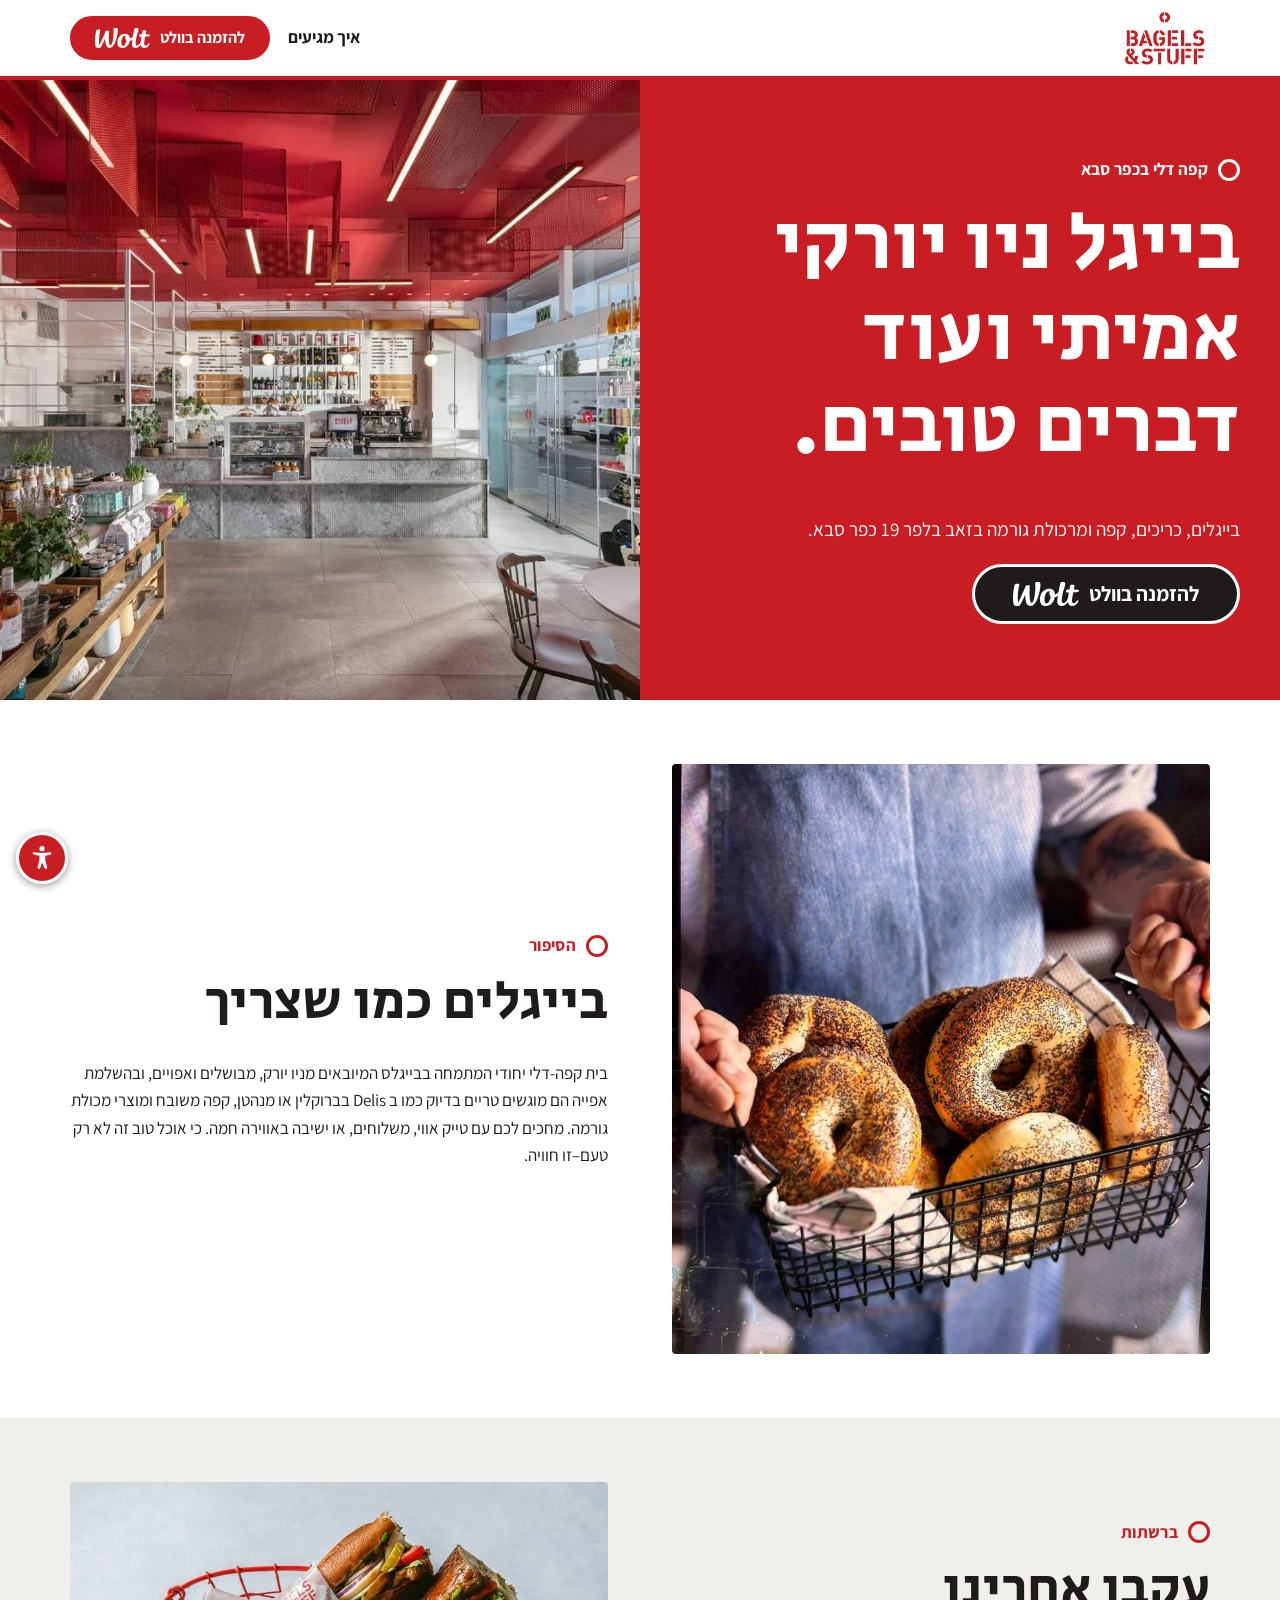
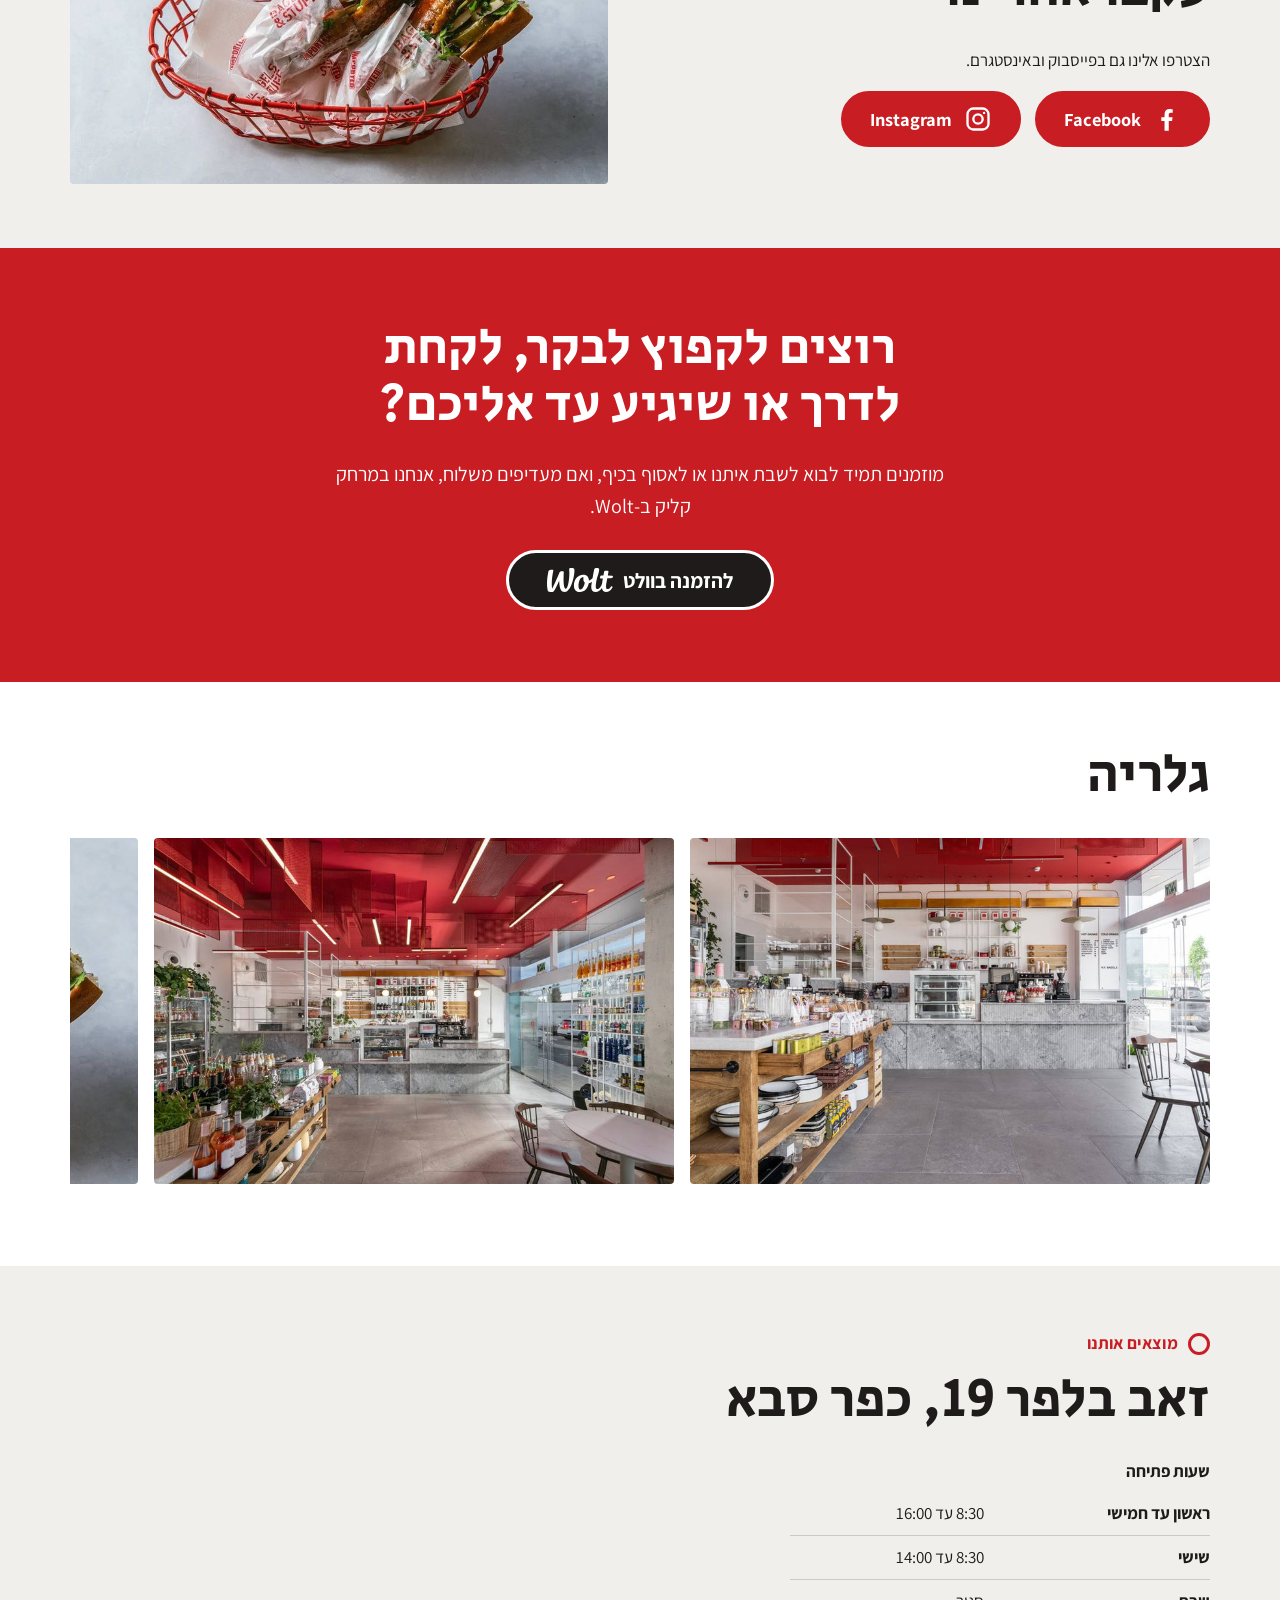
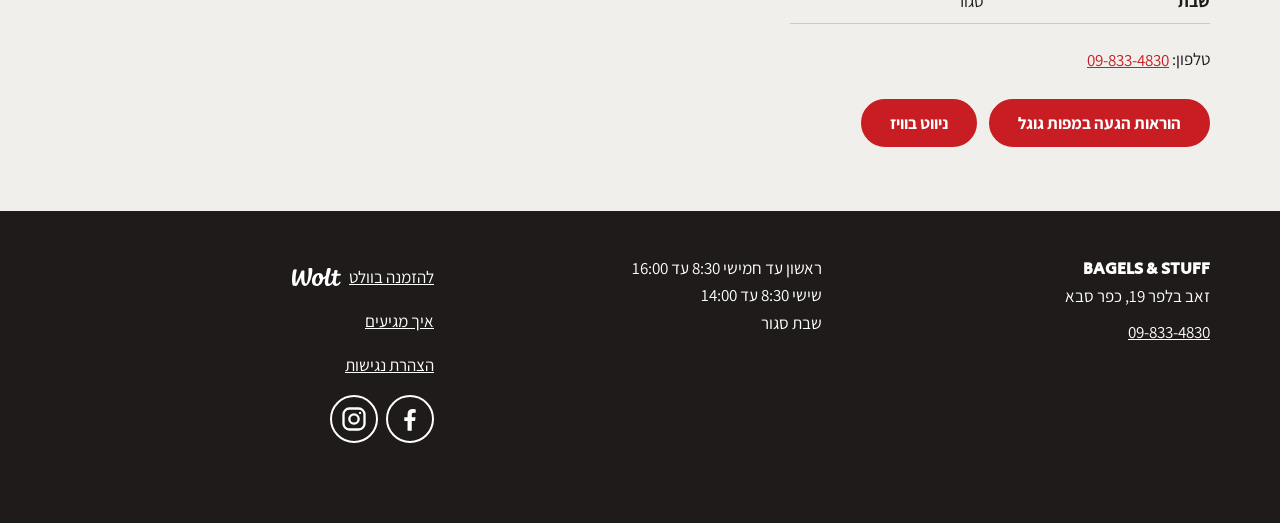
==== index.html @ 7c2fcf0f "Link to homepage as / instead of index.html Co-Authored-By: Claude Sonnet 5.5 <noreply@anthropic.com" ====
<!doctype html>
<html lang="he" dir="rtl">
<head>
  <meta charset="UTF-8" />
  <meta name="viewport" content="width=device-width, initial-scale=1.0" />
  <title>Bagels & Stuff | בייגל ניו-יורקי אמיתי</title>
  <meta name="description" content="בייגלס אנד סטאף: בתי קפה ודלי בכפר סבא עם בייגלים בסגנון ניו יורק, כריכים ומרכולת גורמה. אפשר להזמין בוולט." />
  <link rel="canonical" href="https://bagelsnstuff.com/" />
  <meta property="og:type" content="website" />
  <meta property="og:locale" content="he_IL" />
  <meta property="og:site_name" content="Bagels & Stuff" />
  <meta property="og:title" content="Bagels & Stuff | בייגל ניו-יורקי אמיתי" />
  <meta property="og:description" content="בייגלס אנד סטאף: בתי קפה ודלי בכפר סבא עם בייגלים בסגנון ניו יורק, כריכים ומרכולת גורמה. אפשר להזמין בוולט." />
  <meta property="og:url" content="https://bagelsnstuff.com/" />
  <meta property="og:image" content="https://bagelsnstuff.com/images/social-sandwich.jpg" />
  <meta name="twitter:card" content="summary_large_image" />
  <script type="application/ld+json">
  {
    "@context": "https://schema.org",
    "@type": "Restaurant",
    "name": "Bagels & Stuff",
    "alternateName": "בייגלס אנד סטאף",
    "url": "https://bagelsnstuff.com/",
    "image": ["https://bagelsnstuff.com/images/storefront.jpg", "https://bagelsnstuff.com/images/social-sandwich.jpg"],
    "logo": "https://bagelsnstuff.com/images/logo.jpg",
    "description": "בית קפה-דלי בכפר סבא עם בייגלים בסגנון ניו יורק, כריכים, קפה ומרכולת גורמה.",
    "servesCuisine": ["Bagels", "Sandwiches", "Deli"],
    "telephone": "+972-9-833-4830",
    "address": {
      "@type": "PostalAddress",
      "streetAddress": "זאב בלפר 19",
      "addressLocality": "כפר סבא",
      "addressCountry": "IL"
    },
    "geo": { "@type": "GeoCoordinates", "latitude": 32.186804, "longitude": 34.95209 },
    "openingHoursSpecification": [
      { "@type": "OpeningHoursSpecification", "dayOfWeek": ["Sunday", "Monday", "Tuesday", "Wednesday", "Thursday"], "opens": "08:30", "closes": "16:00" },
      { "@type": "OpeningHoursSpecification", "dayOfWeek": "Friday", "opens": "08:30", "closes": "14:00" }
    ],
    "hasMenu": "https://wolt.com/he/isr/hasharon/restaurant/bagels-stuff",
    "sameAs": [
      "https://www.facebook.com/p/BagelsStuff-61573968780798/",
      "https://www.instagram.com/bagelsandstuff/"
    ]
  }
  </script>
  <link rel="icon" href="images/logo.jpg" />
  <link rel="preconnect" href="https://fonts.googleapis.com" />
  <link rel="preconnect" href="https://fonts.gstatic.com" crossorigin />
  <link href="https://fonts.googleapis.com/css2?family=Assistant:wght@400;700&family=Secular+One&display=swap" rel="stylesheet" />
  <link rel="stylesheet" href="css/style.css" />
</head>
<body>
  <a class="skip" href="#main">דילוג לתוכן</a>
  <header class="site">
    <div class="wrap">
      <a class="logo" href="/"><img src="images/logo.jpg" alt="Bagels & Stuff" width="89" height="60" /></a>
      <nav class="main" aria-label="ניווט ראשי">
        <a class="find-link" href="/#find-us">איך מגיעים</a>
        <a class="btn wolt-btn" href="https://wolt.com/he/isr/hasharon/restaurant/bagels-stuff?srsltid=AYCX9vJbxuy0g0AAinMG0zF_JC5SHI1Tomp0-dw63KKNC0DbMYgT1cc4" target="_blank" rel="noopener noreferrer">להזמנה בוולט<img class="wolt-logo" src="images/wolt-logo.svg" alt="" aria-hidden="true" /><span class="sr"> (נפתח בלשונית חדשה)</span></a>
      </nav>
    </div>
  </header>
  <main id="main">
  <section class="hero" style="padding:0">
    <div class="hero-text"><div class="in">
      <span class="eyebrow">קפה דלי בכפר סבא</span>
      <h1>בייגל ניו יורקי אמיתי ועוד דברים טובים.</h1>
      <p>בייגלים, כריכים, קפה ומרכולת גורמה בזאב בלפר 19 כפר סבא.</p>
      <a class="btn wolt-dark big" href="https://wolt.com/he/isr/hasharon/restaurant/bagels-stuff?srsltid=AYCX9vJbxuy0g0AAinMG0zF_JC5SHI1Tomp0-dw63KKNC0DbMYgT1cc4" target="_blank" rel="noopener noreferrer">להזמנה בוולט<img class="wolt-logo" src="images/wolt-logo.svg" alt="" aria-hidden="true" /><span class="sr"> (נפתח בלשונית חדשה)</span></a>
    </div></div>
    <div class="hero-img"><img src="images/hero-ceiling.jpg" alt="החלל של Bagels & Stuff עם תקרה אדומה מרשת, דלפק אבן אפורה ומדפי מרכולת" width="1100" height="900" fetchpriority="high" /></div>
  </section>

  <section>
    <div class="wrap split">
      <img style="--ar:800/877" src="images/story-apron.jpg" alt="אדם בסינר ג'ינס מחזיק סלסלה עם בייגלים עם פרג" width="800" height="877" loading="lazy" />
      <div>
        <span class="eyebrow" style="color:var(--red)">הסיפור</span>
        <h2>בייגלים כמו שצריך</h2>
        <p>בית קפה-דלי יחודי המתמחה בבייגלס המיובאים מניו יורק, מבושלים ואפויים, ובהשלמת אפייה הם מוגשים טריים בדיוק כמו ב Delis בברוקלין או מנהטן, קפה משובח ומוצרי מכולת גורמה. מחכים לכם עם טייק אווי, משלוחים, או ישיבה באווירה חמה. כי אוכל טוב זה לא רק טעם–זו חוויה.</p>
      </div>
    </div>
  </section>

  <section class="stone">
    <div class="wrap split">
      <div>
        <span class="eyebrow" style="color:var(--red)">ברשתות</span>
        <h2>עקבו אחרינו</h2>
        <p>הצטרפו אלינו גם בפייסבוק ובאינסטגרם.</p>
        <div class="social-cards">
          <a class="social-card" href="https://www.facebook.com/p/BagelsStuff-61573968780798/" target="_blank" rel="noopener noreferrer"><svg viewBox="0 0 24 24" width="28" height="28" fill="currentColor" aria-hidden="true" focusable="false"><path d="M13.5 22v-8.2h2.8l.5-3.3h-3.3V8.4c0-.9.4-1.7 1.8-1.7h1.6V3.8S15.6 3.5 14.3 3.5c-2.7 0-4.4 1.6-4.4 4.5v2.5H7.1v3.3h2.8V22z"/></svg><span>Facebook</span><span class="sr"> של Bagels & Stuff (נפתח בלשונית חדשה)</span></a>
          <a class="social-card" href="https://www.instagram.com/bagelsandstuff/" target="_blank" rel="noopener noreferrer"><svg viewBox="0 0 24 24" width="28" height="28" fill="none" stroke="currentColor" stroke-width="2" aria-hidden="true" focusable="false"><rect x="3" y="3" width="18" height="18" rx="5"/><circle cx="12" cy="12" r="4"/><circle cx="17.2" cy="6.8" r="1" fill="currentColor" stroke="none"/></svg><span>Instagram</span><span class="sr"> של Bagels & Stuff (נפתח בלשונית חדשה)</span></a>
        </div>
      </div>
      <img style="--ar:900/506" src="images/social-sandwich.jpg" alt="כריך בסלסלת תיל אדומה, עטוף בנייר עם הלוגו של Bagels & Stuff" width="900" height="506" loading="lazy" />
    </div>
  </section>

  <section class="red order" aria-labelledby="order-h">
    <div class="wrap">
      <h2 id="order-h">רוצים לקפוץ לבקר, לקחת לדרך או שיגיע עד אליכם?</h2>
      <p>מוזמנים תמיד לבוא לשבת איתנו או לאסוף בכיף, ואם מעדיפים משלוח, אנחנו במרחק קליק ב-Wolt.</p>
      <a class="btn wolt-dark big" href="https://wolt.com/he/isr/hasharon/restaurant/bagels-stuff?srsltid=AYCX9vJbxuy0g0AAinMG0zF_JC5SHI1Tomp0-dw63KKNC0DbMYgT1cc4" target="_blank" rel="noopener noreferrer">להזמנה בוולט<img class="wolt-logo" src="images/wolt-logo.svg" alt="" aria-hidden="true" /><span class="sr"> (נפתח בלשונית חדשה)</span></a>
    </div>
  </section>

  <section>
    <div class="wrap">
      <h2>גלריה</h2>
      <div class="gallery" role="region" aria-label="גלריית תמונות, אפשר לגלול הצידה" tabindex="0">
        <figure><img src="images/gallery-shop.jpg" alt="הדלפק, מדף העץ עם מוצרי מרכולת ותקרה אדומה" width="800" height="540" loading="lazy" /></figure>
        <figure><img src="images/gallery-ceiling.jpg" alt="רחבת הישיבה מול דלפק האבן, תחת תקרת רשת אדומה" width="800" height="540" loading="lazy" /></figure>
        <figure><img src="images/gallery-sandwich.jpg" alt="שני כריכים בסלסלה אדומה" width="800" height="540" loading="lazy" /></figure>
        <figure><img src="images/gallery-apron.jpg" alt="סלסלת בייגלים עם פרג" width="800" height="540" loading="lazy" /></figure>
      </div>
    </div>
  </section>

  <section class="stone" id="find-us" aria-labelledby="find-us-h">
    <div class="wrap info">
      <div>
        <span class="eyebrow" style="color:var(--red)">מוצאים אותנו</span>
        <h2 id="find-us-h" tabindex="-1">זאב בלפר 19, כפר סבא</h2>
        <table class="hours"><caption style="text-align:start;font-weight:700;padding-bottom:6px">שעות פתיחה</caption>
        <tbody>
        <tr><th scope="row">ראשון עד חמישי</th><td>8:30 עד 16:00</td></tr>
        <tr><th scope="row">שישי</th><td>8:30 עד 14:00</td></tr>
        <tr><th scope="row">שבת</th><td>סגור</td></tr></tbody></table>
        <p style="margin-top:14px">טלפון: <a href="tel:+97298334830" dir="ltr">09-833-4830</a></p>
        <div class="btn-row">
          <a class="btn" href="https://maps.app.goo.gl/VRHsjM7MZa8qWtAw6" target="_blank" rel="noopener noreferrer">הוראות הגעה במפות גוגל <span class="sr">(נפתח בלשונית חדשה)</span></a>
          <a class="btn" href="https://waze.com/ul?ll=32.186804%2C34.95209&navigate=yes" target="_blank" rel="noopener noreferrer">ניווט בוויז <span class="sr">(נפתח בלשונית חדשה)</span></a>
        </div>
      </div>
      <iframe tabindex="-1" class="map" title="מפת Google: Bagels & Stuff, זאב בלפר 19, כפר סבא" src="https://www.google.com/maps?q=Bagels%20%26%20Stuff%2C%20%D7%96%D7%90%D7%91%20%D7%91%D7%9C%D7%A4%D7%A8%2019%2C%20%D7%9B%D7%A4%D7%A8%20%D7%A1%D7%91%D7%90&hl=he&z=17&output=embed" loading="lazy" referrerpolicy="no-referrer-when-downgrade"></iframe>
    </div>
  </section>
  </main>
  <footer class="site">
    <div class="wrap cols">
      <div><strong style="font-family:'Secular One'">BAGELS &amp; STUFF</strong><br/>זאב בלפר 19, כפר סבא<br/><a href="tel:+97298334830" dir="ltr">09-833-4830</a></div>
      <div>ראשון עד חמישי 8:30 עד 16:00<br/>שישי 8:30 עד 14:00<br/>שבת סגור</div>
      <div><a href="https://wolt.com/he/isr/hasharon/restaurant/bagels-stuff?srsltid=AYCX9vJbxuy0g0AAinMG0zF_JC5SHI1Tomp0-dw63KKNC0DbMYgT1cc4" target="_blank" rel="noopener noreferrer">להזמנה בוולט<img class="wolt-logo" src="images/wolt-logo.svg" alt="" aria-hidden="true" /><span class="sr"> (נפתח בלשונית חדשה)</span></a><br/><a href="#find-us">איך מגיעים</a><br/><a href="accessibility.html">הצהרת נגישות</a>
        <div class="social-links"><a href="https://www.facebook.com/p/BagelsStuff-61573968780798/" target="_blank" rel="noopener noreferrer" aria-label="פייסבוק של Bagels & Stuff (נפתח בלשונית חדשה)"><svg viewBox="0 0 24 24" width="28" height="28" fill="currentColor" aria-hidden="true" focusable="false"><path d="M13.5 22v-8.2h2.8l.5-3.3h-3.3V8.4c0-.9.4-1.7 1.8-1.7h1.6V3.8S15.6 3.5 14.3 3.5c-2.7 0-4.4 1.6-4.4 4.5v2.5H7.1v3.3h2.8V22z"/></svg></a><a href="https://www.instagram.com/bagelsandstuff/" target="_blank" rel="noopener noreferrer" aria-label="אינסטגרם של Bagels & Stuff (נפתח בלשונית חדשה)"><svg viewBox="0 0 24 24" width="28" height="28" fill="none" stroke="currentColor" stroke-width="2" aria-hidden="true" focusable="false"><rect x="3" y="3" width="18" height="18" rx="5"/><circle cx="12" cy="12" r="4"/><circle cx="17.2" cy="6.8" r="1" fill="currentColor" stroke="none"/></svg></a></div></div>
    </div>
  </footer>
<div id="a11y-root">
  <button id="a11y-btn" type="button" aria-expanded="false" aria-controls="a11y-panel" aria-label="תפריט נגישות">
    <svg viewBox="0 0 24 24" aria-hidden="true" focusable="false"><circle cx="12" cy="4" r="2.2"/><path d="M4 8.2c0-.7.6-1.2 1.2-1.1 2.2.4 4.4.6 6.8.6s4.6-.2 6.8-.6c.7-.1 1.2.4 1.2 1.1 0 .6-.4 1-1 1.1l-4.2.8v3.6l1.6 6.1c.2.7-.2 1.4-.9 1.5-.6.2-1.3-.2-1.5-.9L12 15.8l-1.4 4.6c-.2.7-.9 1.1-1.5.9-.7-.1-1.1-.8-.9-1.5l1.6-6.1V10l-4.2-.8c-.6-.1-1.1-.5-1.1-1z"/></svg>
  </button>
  <div id="a11y-panel" role="dialog" aria-labelledby="a11y-title" hidden>
    <h2 id="a11y-title">תפריט נגישות</h2>
    <div class="row2">
      <button type="button" class="opt" data-act="inc">הגדלת טקסט</button>
      <button type="button" class="opt" data-act="dec">הקטנת טקסט</button>
    </div>
    <div class="grid" style="margin-top:8px">
      <button type="button" class="opt" data-tog="contrast" aria-pressed="false">ניגודיות גבוהה</button>
      <button type="button" class="opt" data-tog="gray" aria-pressed="false">גווני אפור</button>
      <button type="button" class="opt" data-tog="light" aria-pressed="false">רקע בהיר</button>
      <button type="button" class="opt" data-tog="links" aria-pressed="false">הדגשת קישורים</button>
      <button type="button" class="opt" data-tog="font" aria-pressed="false">גופן קריא</button>
      <button type="button" class="opt" data-tog="still" aria-pressed="false">עצירת אנימציות</button>
      <button type="button" class="opt" data-tog="cursor" aria-pressed="false">סמן גדול</button>
    </div>
    <button type="button" class="opt reset" data-act="reset">איפוס כל ההגדרות</button>
    <a href="accessibility.html">הצהרת נגישות</a>
    <p id="a11y-status" role="status" aria-live="polite"></p>
  </div>
</div>
  <script src="js/main.js"></script>
</body>
</html>
---- css/style.css ----
:root{--red:#C81D23;--ink:#1E1B1A;--stone:#F1EFEC;--wood:#8A5A2B;--brass:#9A6B00;--max:1180px}
*{box-sizing:border-box}
html{scroll-behavior:smooth}
body{margin:0;font-family:'Assistant',Arial,sans-serif;font-size:17px;line-height:1.6;color:var(--ink);background:#fff}
h1,h2,h3{font-family:'Secular One','Assistant',sans-serif;font-weight:400;line-height:1.1;margin:0 0 .5em}
h1{font-size:clamp(2.6rem,9vw,5.2rem)}
h2{font-size:clamp(2rem,6vw,3.4rem)}
h3{font-size:1.4rem}
p{margin:0 0 1em}
img{max-width:100%;display:block}
a{color:var(--red)}
a:focus-visible,button:focus-visible{outline:3px solid var(--ink);outline-offset:3px;box-shadow:0 0 0 6px #fff}
.red a:focus-visible,.hero-text a:focus-visible{outline-color:#fff;box-shadow:0 0 0 6px var(--ink)}
.skip{position:absolute;inset-inline-start:8px;top:-60px;background:var(--ink);color:#fff;padding:12px 18px;z-index:100;border-radius:6px}
.skip:focus{top:8px}
.wrap{max-width:var(--max);margin:0 auto;padding:0 20px}
header.site{background:#fff;border-bottom:4px solid var(--red);position:sticky;top:0;z-index:50}
header.site .wrap{display:flex;align-items:center;gap:14px;min-height:76px;flex-wrap:wrap;padding-block:6px}
.logo{display:block;line-height:0}
.logo img{height:60px;width:auto}
nav.main{display:flex;gap:6px;margin-inline-start:auto;align-items:center}
nav.main a{min-height:44px;display:inline-flex;align-items:center;padding:0 12px;text-decoration:none;color:var(--ink);font-weight:700}
nav.main a:hover{color:var(--red);text-decoration:underline}
.btn{display:inline-flex;align-items:center;justify-content:center;min-height:48px;padding:0 26px;border-radius:999px;background:var(--red);color:#fff;font-weight:700;font-size:1.05rem;text-decoration:none;border:3px solid var(--red);transition:background .2s,color .2s}
.btn:hover{background:#fff;color:var(--red)}
.btn.light{background:#fff;color:var(--red);border-color:#fff}
.btn.light:hover{background:var(--ink);color:#fff;border-color:var(--ink)}
.btn.big{min-height:60px;font-size:1.3rem;padding:0 38px}
.hero{display:grid;grid-template-columns:1fr}
.hero-text{background:var(--red);color:#fff;padding:48px 20px 56px;display:flex;flex-direction:column;justify-content:center}
.hero-text .in{max-width:560px;margin-inline:auto}
.hero-text p{font-size:1.2rem}
.hero-img{min-height:280px}
.hero-img img{width:100%;height:100%;object-fit:cover;min-height:280px}
@media(min-width:900px){.hero{grid-template-columns:1fr 1fr;min-height:620px}.hero-text{padding:60px 40px 60px 60px}}
.eyebrow{display:inline-flex;align-items:center;gap:10px;font-weight:700;letter-spacing:.02em;margin-bottom:14px}
.eyebrow::before{content:"";width:16px;height:16px;border-radius:50%;background:currentColor;box-shadow:inset 0 0 0 4px transparent;border:3px solid currentColor;background:transparent}
section{padding:64px 0}
.split{display:grid;gap:36px;align-items:center}
@media(min-width:900px){.split{grid-template-columns:1fr 1fr;gap:64px}}
.split img{width:100%;border-radius:4px}
.stone{background:var(--stone)}
.red{background:var(--red);color:#fff}
.red a{color:#fff}
.cats{list-style:none;padding:0;margin:20px 0 28px;display:flex;flex-wrap:wrap;gap:10px}
.cats li{background:#fff;border:3px solid var(--ink);border-radius:999px;padding:6px 18px;font-weight:700}
.order{text-align:center;padding:72px 0}
.order h2{font-size:clamp(1.9rem,6.2vw,3.2rem);max-width:760px;margin-inline:auto;text-wrap:balance;overflow-wrap:anywhere}
.order p{font-size:1.25rem;max-width:620px;margin-inline:auto 0;margin:0 auto 28px}
.gallery{display:flex;gap:16px;overflow-x:auto;scroll-snap-type:x mandatory;padding:4px 0 18px}
.gallery figure{margin:0;flex:0 0 min(86%,520px);scroll-snap-align:start}
.gallery img{width:100%;height:340px;object-fit:cover;border-radius:4px}

.info{display:grid;gap:28px}
@media(min-width:900px){.info{grid-template-columns:1fr 1.2fr;gap:56px}}
table.hours{border-collapse:collapse;width:100%;max-width:420px}
table.hours th,table.hours td{text-align:start;padding:8px 0;border-bottom:1px solid #cfc9c2}
.map{width:100%;height:380px;border:0;border-radius:4px;background:var(--stone)}
.small-img{max-width:260px;margin-top:20px}
footer.site{background:var(--ink);color:#fff;padding:44px 0 80px}
footer.site a{color:#fff;display:inline-flex;min-height:44px;align-items:center}
footer.site .cols{display:grid;gap:24px}
@media(min-width:800px){footer.site .cols{grid-template-columns:repeat(3,1fr)}}
.text-page{max-width:760px}
.text-page h2{font-size:1.9rem;margin-top:1.6em}
.back-link{display:inline-flex;align-items:center;gap:8px;min-height:44px;font-weight:700}
.back-link span{font-size:1.2em}
.todo{background:#FFF3C4;border:2px dashed var(--brass);padding:2px 8px;border-radius:4px}
@media(prefers-reduced-motion:reduce){*{transition:none!important;scroll-behavior:auto!important}}

.sr{position:absolute;width:1px;height:1px;overflow:hidden;clip:rect(0 0 0 0);white-space:nowrap}
body{overflow-x:hidden}
nav.main a.btn{color:#fff;padding:0 22px}
nav.main a.btn:hover{color:var(--red);text-decoration:none}
.skip{inset-inline-start:auto;right:8px}
a[href^="tel:"]{display:inline-flex;align-items:center;min-height:44px}
.todo{background:#fff;color:var(--ink);border:2px dashed var(--ink)}
.btn{position:relative}

.split img{height:auto;aspect-ratio:var(--ar,auto)}
.split img{object-fit:cover}
.hero-img img{height:100%}
.gallery img{height:auto;aspect-ratio:3/2;min-height:0}
.gallery figure{min-width:0}
.social-cards{display:flex;flex-wrap:wrap;gap:14px;margin-top:12px}
.social-card{display:inline-flex;align-items:center;gap:12px;min-height:56px;padding:0 26px;border-radius:999px;background:var(--red);color:#fff;font-weight:700;font-size:1.15rem;text-decoration:none;border:3px solid var(--red)}
.social-card:hover{background:#fff;color:var(--red)}
.social-links{display:flex;gap:8px;margin-top:8px}
footer.site .social-links a{width:48px;height:48px;justify-content:center;border:2px solid #fff;border-radius:50%}
footer.site .social-links a:hover{background:#fff;color:var(--ink)}
nav.main a.btn{white-space:nowrap;font-size:1rem}
@media(max-width:480px){nav.main a.btn{padding:0 12px}}
.wolt-logo{height:20px;width:auto;margin-inline-start:10px;flex:none;display:inline-block;vertical-align:middle}
.btn.big .wolt-logo{height:24px}
footer .wolt-logo{height:18px;margin-inline-start:8px}
.btn.wolt-btn:hover{background:var(--ink);border-color:var(--ink);color:#fff}
nav.main a.btn.wolt-btn:hover{color:#fff}
.btn.wolt-dark{background:var(--ink);color:#fff;border-color:#fff}
.btn.wolt-dark:hover{background:#000;color:#fff;border-color:#fff}
.btn-row{display:flex;flex-wrap:wrap;gap:12px;margin-top:6px}

#find-us{scroll-margin-top:90px}
header.site .wrap{flex-wrap:nowrap}
@media(max-width:480px){nav.main a.find-link{padding:0 6px;font-size:.9rem}nav.main a.wolt-btn{padding:0 10px;font-size:.9rem}.logo img{height:52px}header.site .wrap{gap:6px}}
#find-us-h:focus{outline:none}
#find-us-h:focus-visible{outline:3px solid var(--ink);outline-offset:4px}
nav.main a.find-link{white-space:nowrap}

/* Accessibility toolbar */
#a11y-root{position:fixed;left:16px;bottom:16px;z-index:90;font-family:'Assistant',Arial,sans-serif;font-size:16px;line-height:1.4;direction:rtl;text-align:right}
#a11y-btn{width:52px;height:52px;min-width:44px;min-height:44px;border-radius:50%;border:3px solid #fff;background:#C81D23;color:#fff;display:flex;align-items:center;justify-content:center;cursor:pointer;padding:0;box-shadow:0 2px 8px rgba(0,0,0,.4)}
#a11y-btn svg{width:28px;height:28px;fill:#fff}
#a11y-btn:focus-visible,#a11y-panel button:focus-visible,#a11y-panel a:focus-visible{outline:3px solid #1E1B1A;outline-offset:2px;box-shadow:0 0 0 6px #fff}
#a11y-panel{position:absolute;left:0;bottom:64px;width:min(320px,calc(100vw - 32px));max-height:calc(100vh - 110px);overflow:auto;background:#fff;color:#1E1B1A;border:3px solid #1E1B1A;border-radius:10px;padding:14px;box-shadow:0 4px 16px rgba(0,0,0,.4)}
#a11y-panel[hidden]{display:none}
#a11y-panel h2{font-family:'Assistant',Arial,sans-serif;font-size:1.2rem;font-weight:700;margin:0 0 10px;line-height:1.2}
#a11y-panel .grid{display:grid;grid-template-columns:1fr 1fr;gap:8px}
#a11y-panel button.opt{min-height:44px;padding:6px 8px;border:2px solid #1E1B1A;border-radius:8px;background:#fff;color:#1E1B1A;font:700 .95rem 'Assistant',Arial,sans-serif;cursor:pointer}
#a11y-panel button.opt[aria-pressed="true"]{background:#1E1B1A;color:#fff}
#a11y-panel .row2{display:flex;gap:8px;margin-top:8px}
#a11y-panel .row2 button{flex:1}
#a11y-panel .reset{background:#C81D23!important;color:#fff!important;border-color:#C81D23!important;width:100%;margin-top:10px}
#a11y-panel a{display:inline-flex;min-height:44px;align-items:center;margin-top:6px;color:#C81D23;font-weight:700}
#a11y-status{margin:8px 0 0;font-size:.9rem}
html.a11y-contrast body *:not(#a11y-root):not(#a11y-root *){background-color:#000!important;color:#fff!important;border-color:#fff!important;background-image:none!important}
html.a11y-contrast body a:not(#a11y-root *){color:#ff0!important}
html.a11y-contrast body{background:#000!important}
html.a11y-light body,html.a11y-light body *:not(#a11y-root):not(#a11y-root *):not(img){background-color:#fff!important;background-image:none!important;color:#000!important;border-color:#000!important}
html.a11y-light body a:not(#a11y-root *){color:#00008b!important}
html.a11y-gray{filter:grayscale(1)}
html.a11y-links body a:not(#a11y-root *){background:#ff0!important;color:#000!important;text-decoration:underline!important;outline:2px solid #000}
html.a11y-font body *:not(#a11y-root):not(#a11y-root *){font-family:Arial,Helvetica,'Assistant',sans-serif!important}
html.a11y-still *,html.a11y-still *::before,html.a11y-still *::after{animation:none!important;transition:none!important;scroll-behavior:auto!important}
html.a11y-cursor,html.a11y-cursor *{cursor:url("data:image/svg+xml;utf8,<svg xmlns='http://www.w3.org/2000/svg' width='48' height='48'><path d='M4 2 L4 38 L14 29 L21 44 L28 41 L21 27 L35 27 Z' fill='black' stroke='white' stroke-width='3'/></svg>") 4 2,auto!important}
@media(prefers-reduced-motion:reduce){#a11y-btn{transition:none}}
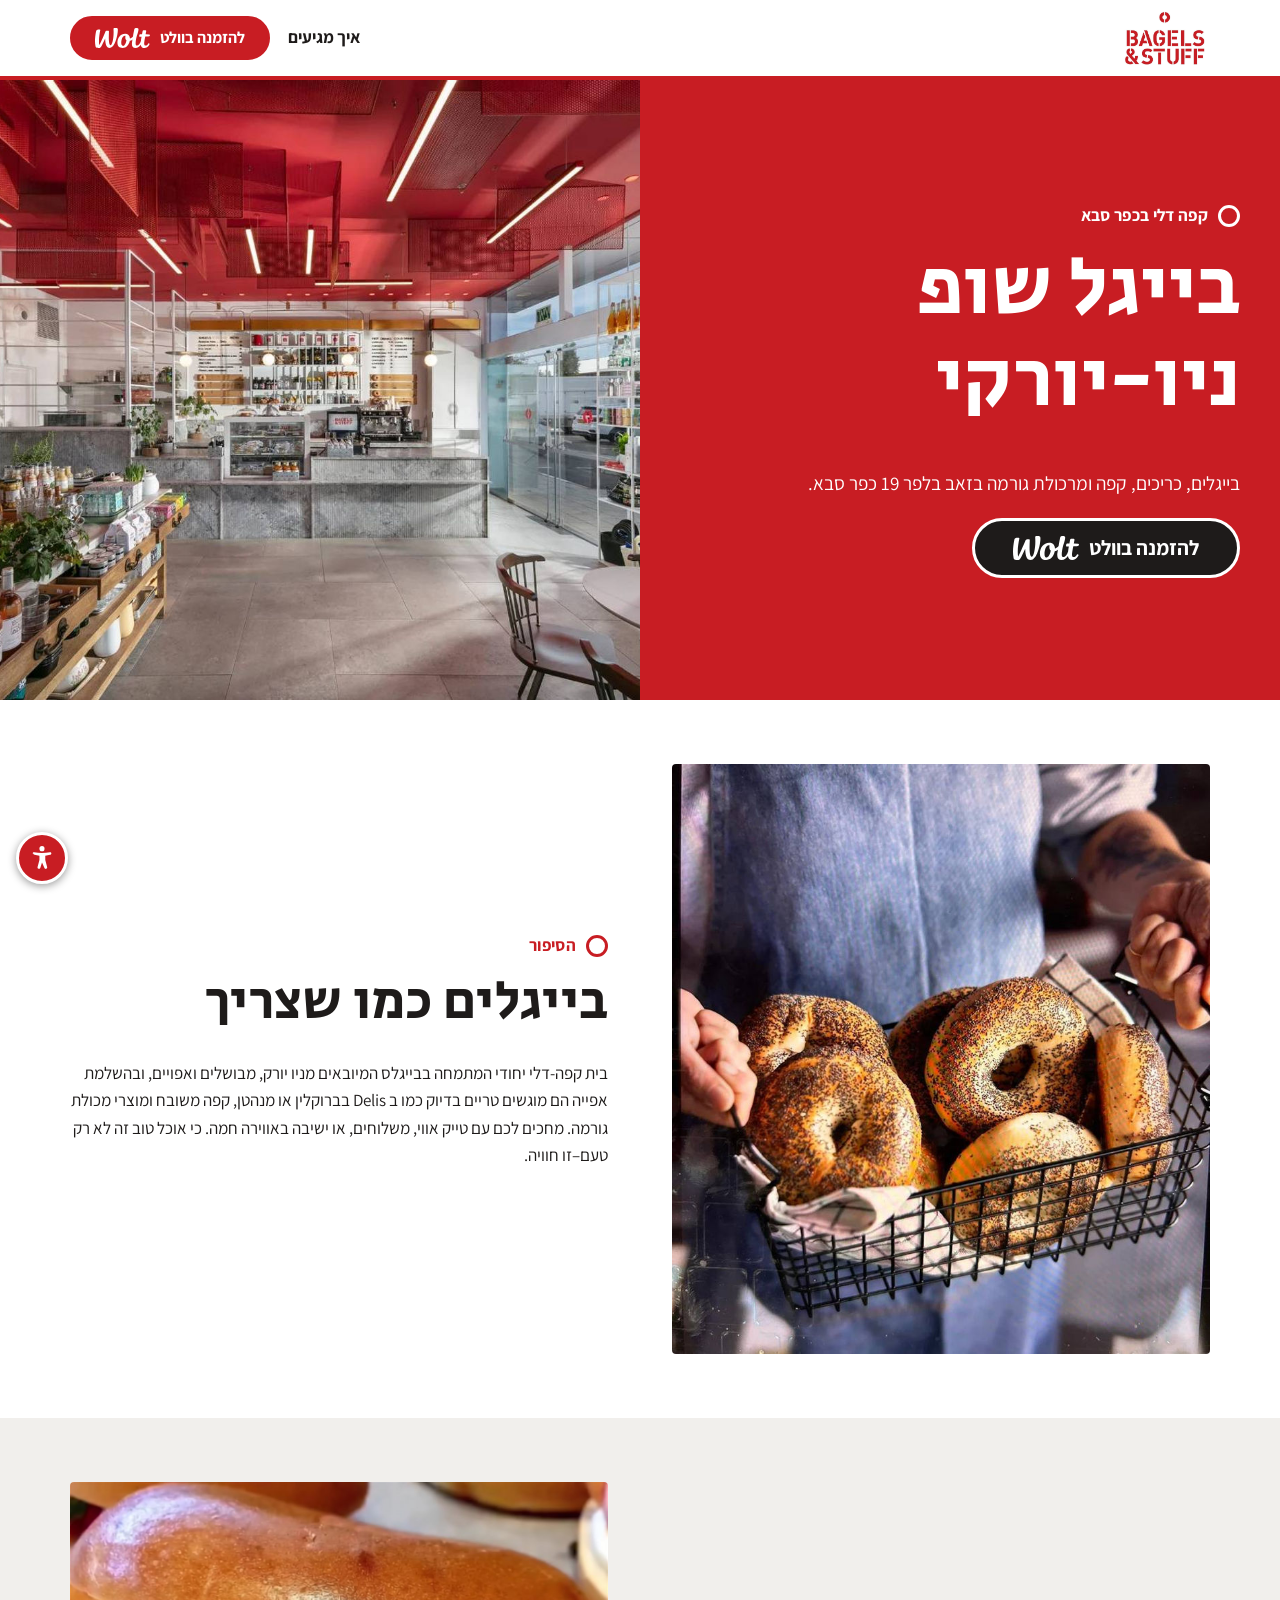
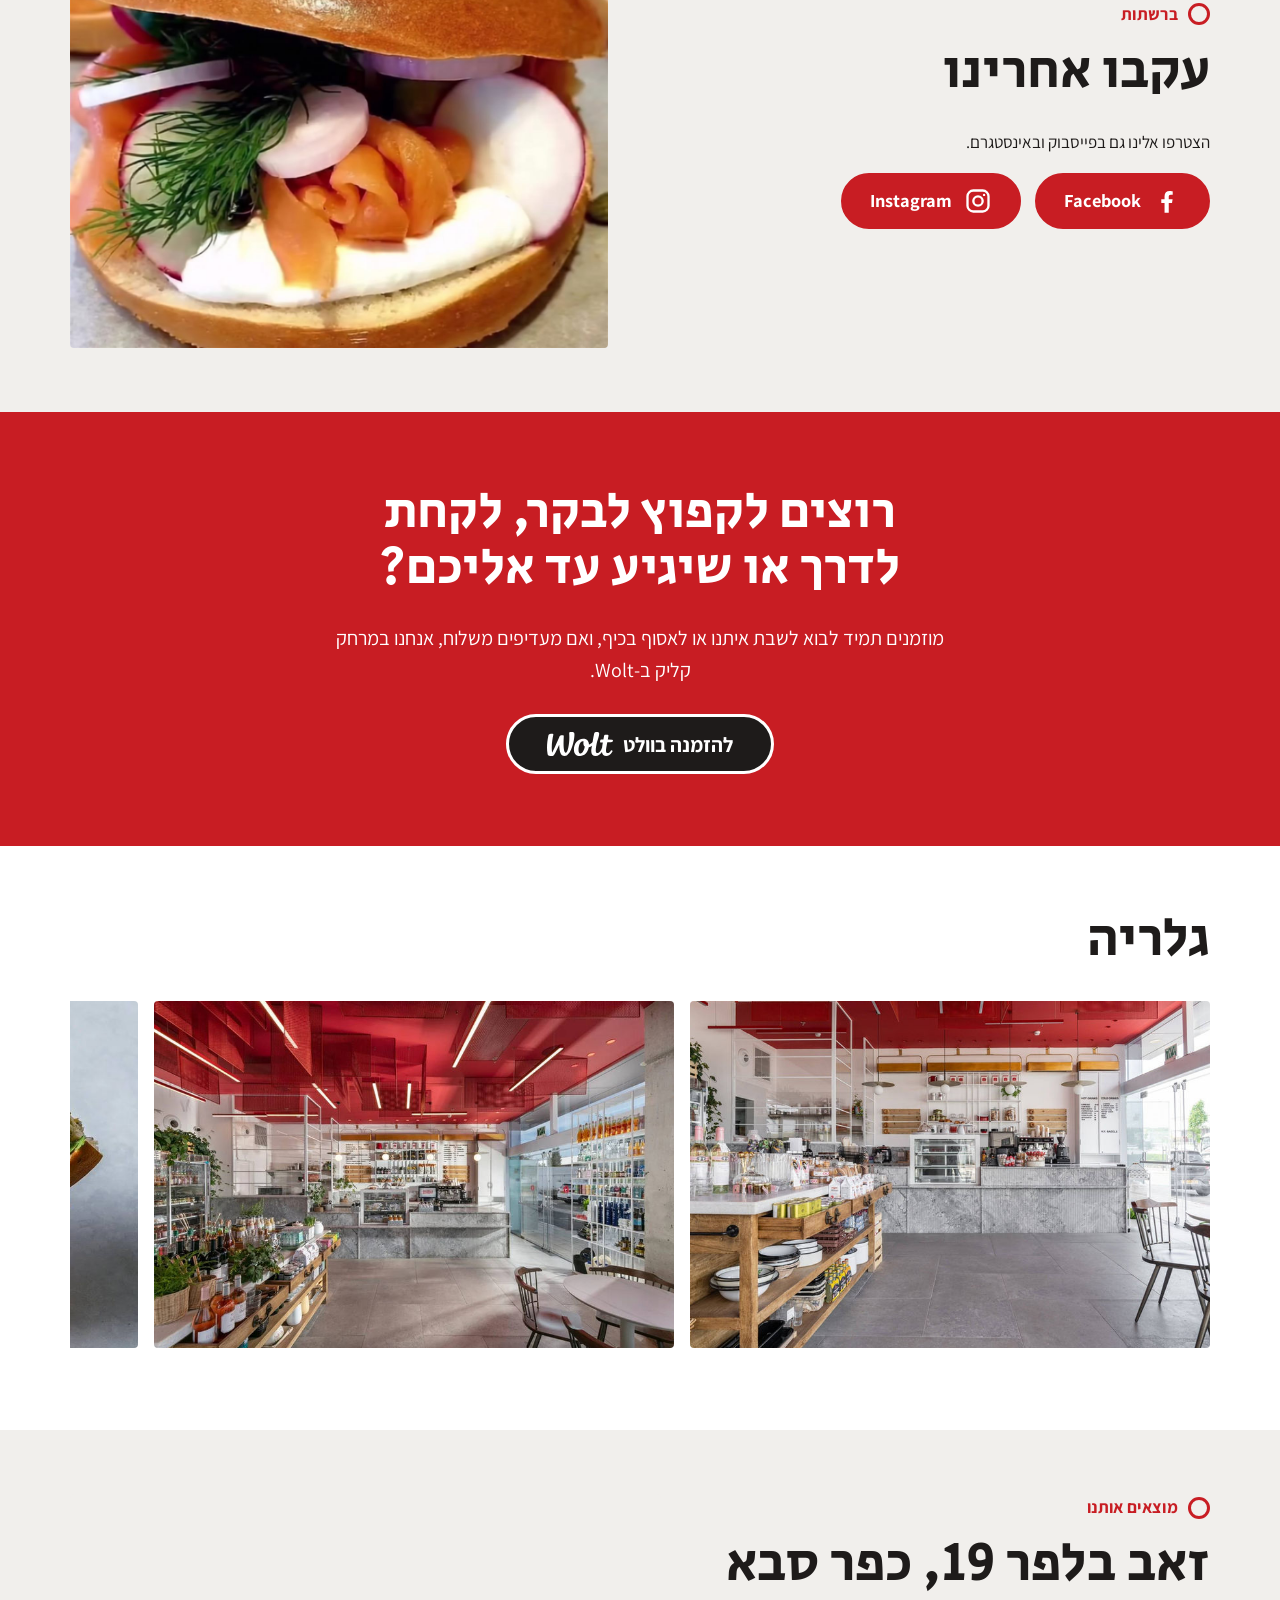
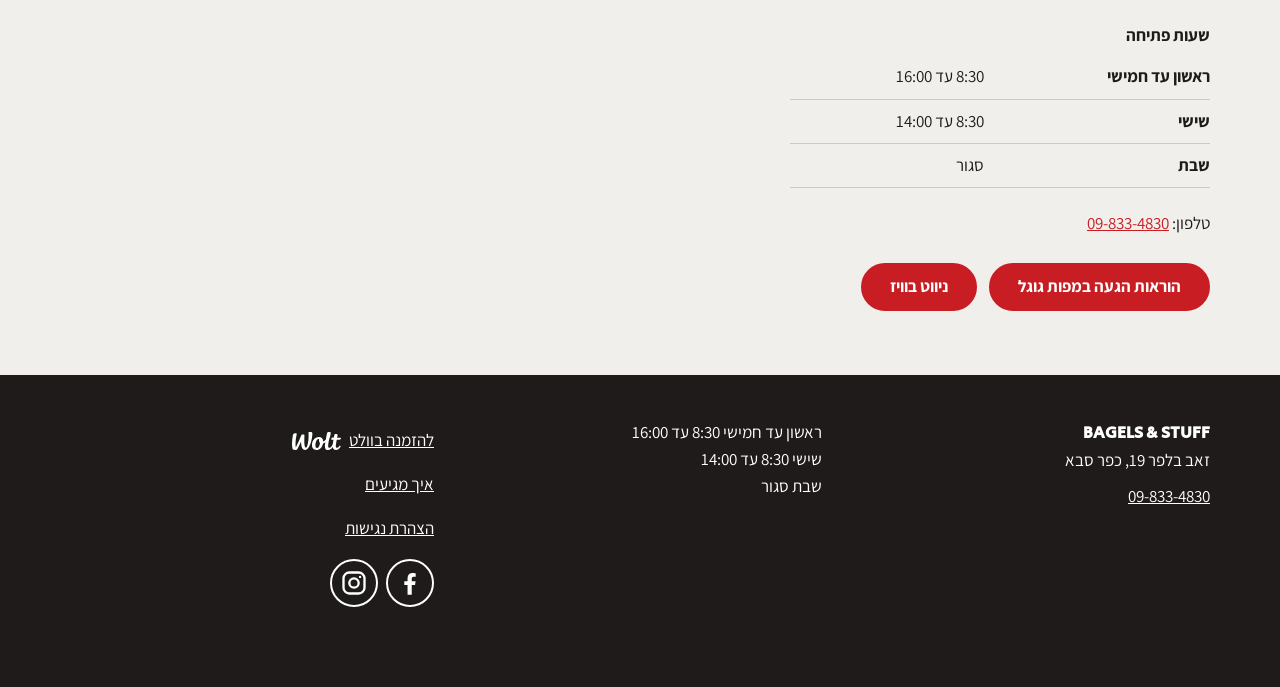
==== commit a888208e: "Update hero heading and replace social section image Co-Authored-By: Claude Sonnet 5.5 <noreply@anth" ====
--- a/index.html
+++ b/index.html
@@ -3,13 +3,13 @@
 <head>
   <meta charset="UTF-8" />
   <meta name="viewport" content="width=device-width, initial-scale=1.0" />
-  <title>Bagels & Stuff | בייגל ניו-יורקי אמיתי</title>
+  <title>בייגלס אנד סטאף | Bagels & Stuff | בייגל ניו-יורקי אמיתי</title>
   <meta name="description" content="בייגלס אנד סטאף: בתי קפה ודלי בכפר סבא עם בייגלים בסגנון ניו יורק, כריכים ומרכולת גורמה. אפשר להזמין בוולט." />
   <link rel="canonical" href="https://bagelsnstuff.com/" />
   <meta property="og:type" content="website" />
   <meta property="og:locale" content="he_IL" />
   <meta property="og:site_name" content="Bagels & Stuff" />
-  <meta property="og:title" content="Bagels & Stuff | בייגל ניו-יורקי אמיתי" />
+  <meta property="og:title" content="בייגלס אנד סטאף | Bagels & Stuff | בייגל ניו-יורקי אמיתי" />
   <meta property="og:description" content="בייגלס אנד סטאף: בתי קפה ודלי בכפר סבא עם בייגלים בסגנון ניו יורק, כריכים ומרכולת גורמה. אפשר להזמין בוולט." />
   <meta property="og:url" content="https://bagelsnstuff.com/" />
   <meta property="og:image" content="https://bagelsnstuff.com/images/social-sandwich.jpg" />
@@ -65,7 +65,7 @@
   <section class="hero" style="padding:0">
     <div class="hero-text"><div class="in">
       <span class="eyebrow">קפה דלי בכפר סבא</span>
-      <h1>בייגל ניו יורקי אמיתי ועוד דברים טובים.</h1>
+      <h1>בייגל שופ ניו-יורקי</h1>
       <p>בייגלים, כריכים, קפה ומרכולת גורמה בזאב בלפר 19 כפר סבא.</p>
       <a class="btn wolt-dark big" href="https://wolt.com/he/isr/hasharon/restaurant/bagels-stuff?srsltid=AYCX9vJbxuy0g0AAinMG0zF_JC5SHI1Tomp0-dw63KKNC0DbMYgT1cc4" target="_blank" rel="noopener noreferrer">להזמנה בוולט<img class="wolt-logo" src="images/wolt-logo.svg" alt="" aria-hidden="true" /><span class="sr"> (נפתח בלשונית חדשה)</span></a>
     </div></div>
@@ -94,7 +94,7 @@
           <a class="social-card" href="https://www.instagram.com/bagelsandstuff/" target="_blank" rel="noopener noreferrer"><svg viewBox="0 0 24 24" width="28" height="28" fill="none" stroke="currentColor" stroke-width="2" aria-hidden="true" focusable="false"><rect x="3" y="3" width="18" height="18" rx="5"/><circle cx="12" cy="12" r="4"/><circle cx="17.2" cy="6.8" r="1" fill="currentColor" stroke="none"/></svg><span>Instagram</span><span class="sr"> של Bagels & Stuff (נפתח בלשונית חדשה)</span></a>
         </div>
       </div>
-      <img style="--ar:900/506" src="images/social-sandwich.jpg" alt="כריך בסלסלת תיל אדומה, עטוף בנייר עם הלוגו של Bagels & Stuff" width="900" height="506" loading="lazy" />
+      <img style="--ar:1200/1040" src="images/social-salmon-bagel.jpg" alt="בייגל עם גבינת שמנת, סלמון מעושן, צנונית, בצל סגול ושמיר" width="1200" height="1040" loading="lazy" />
     </div>
   </section>
 
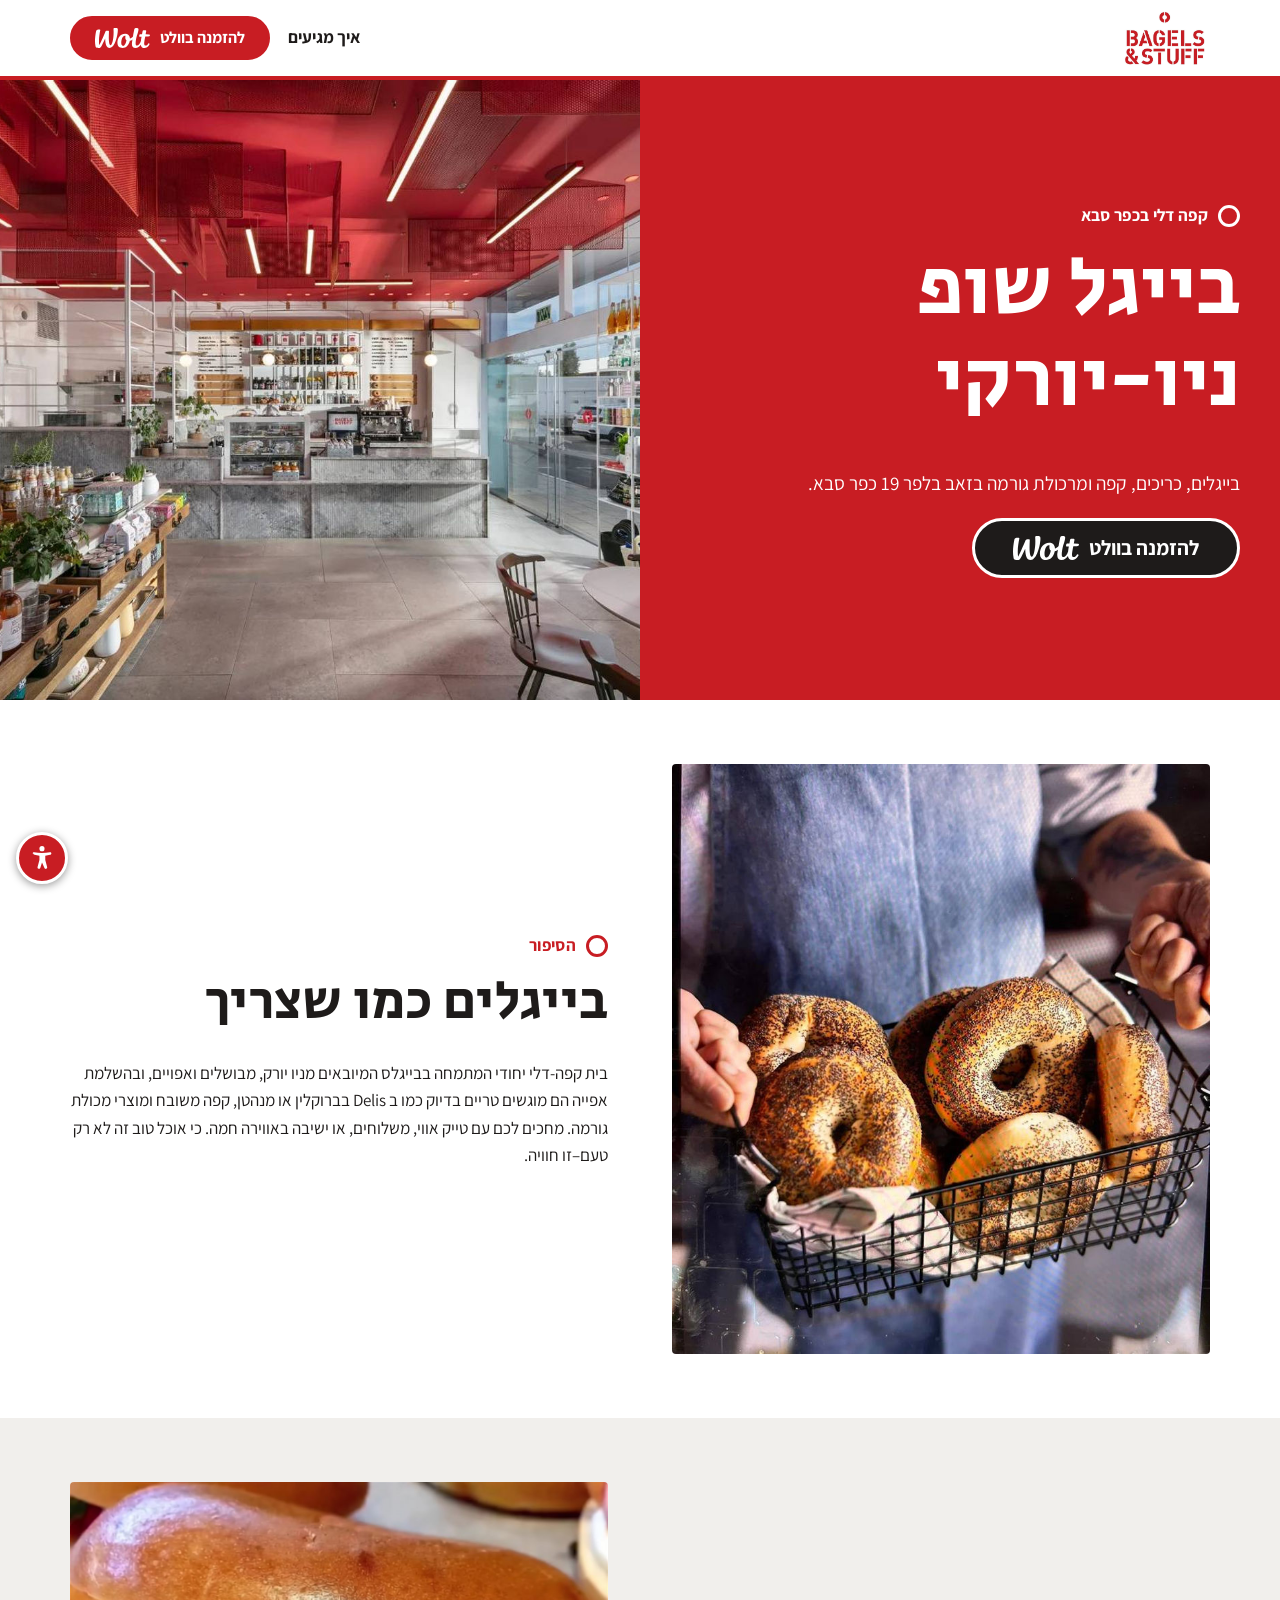
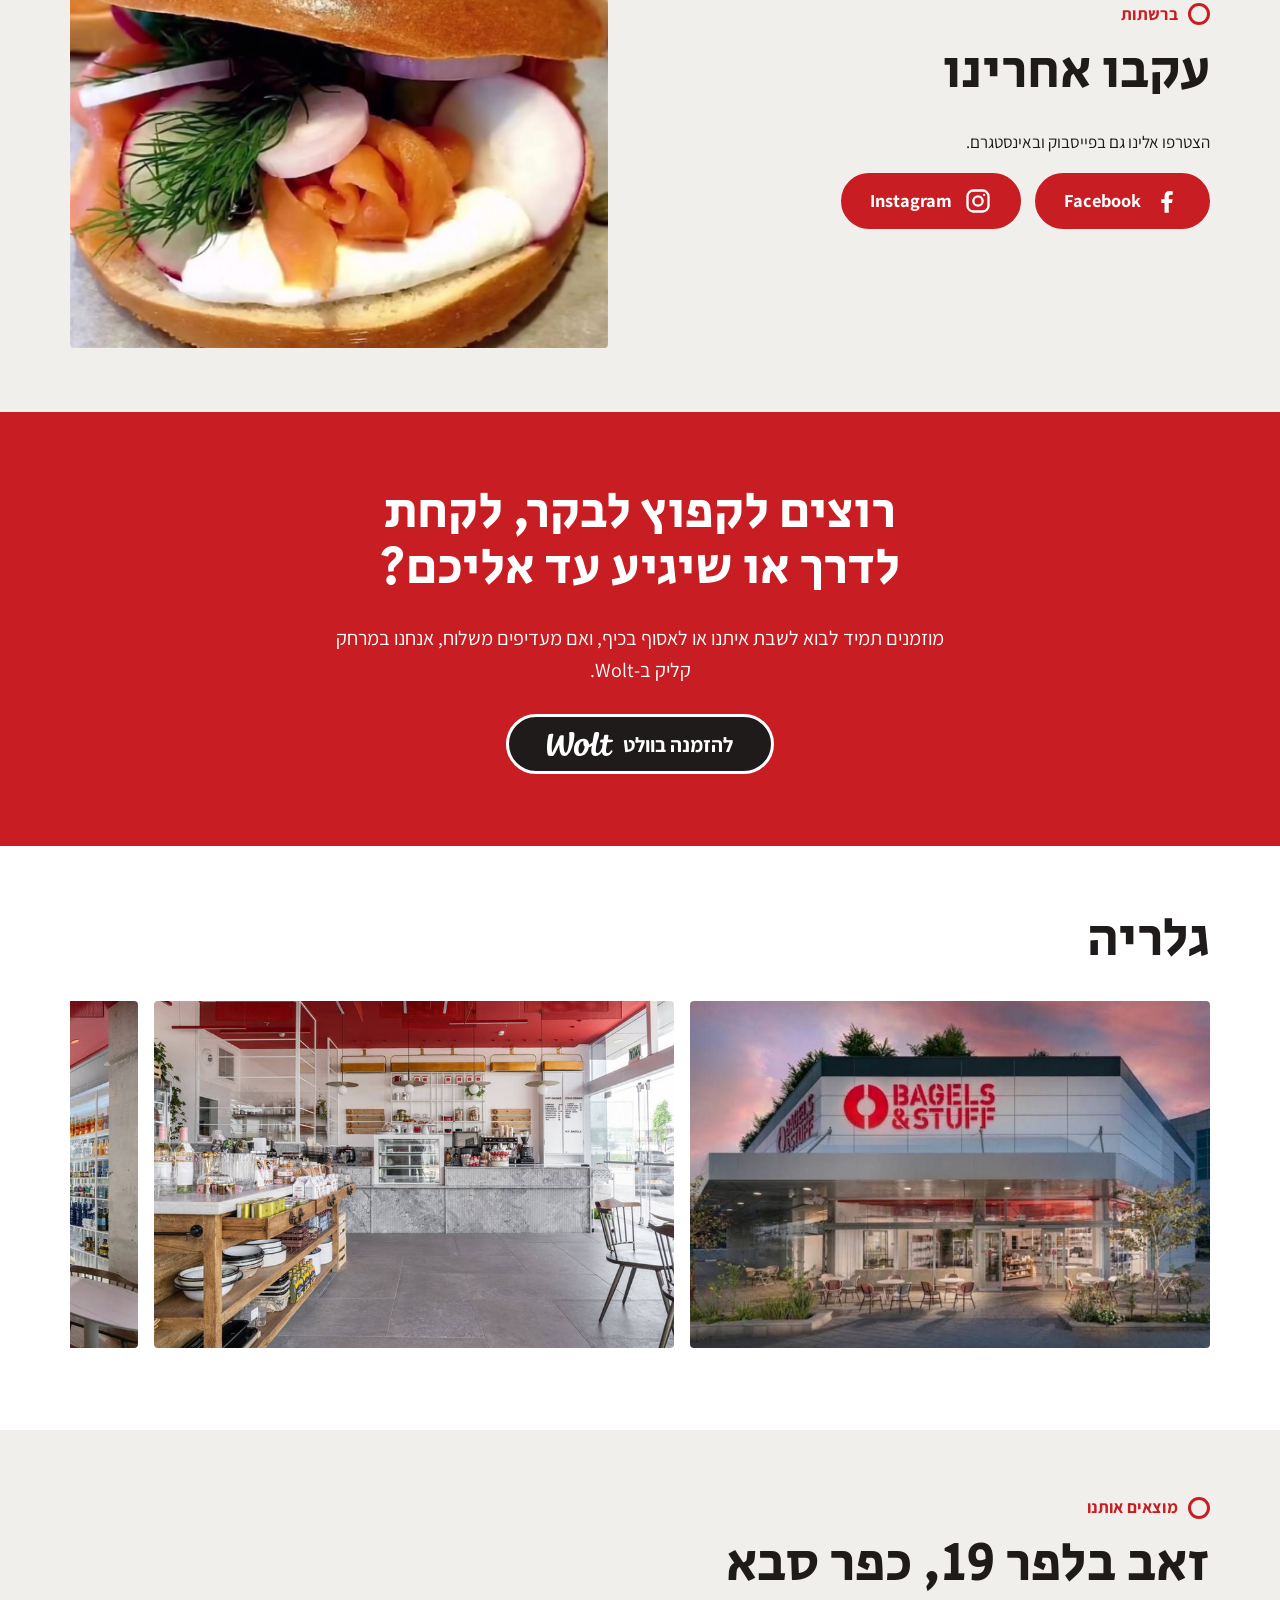
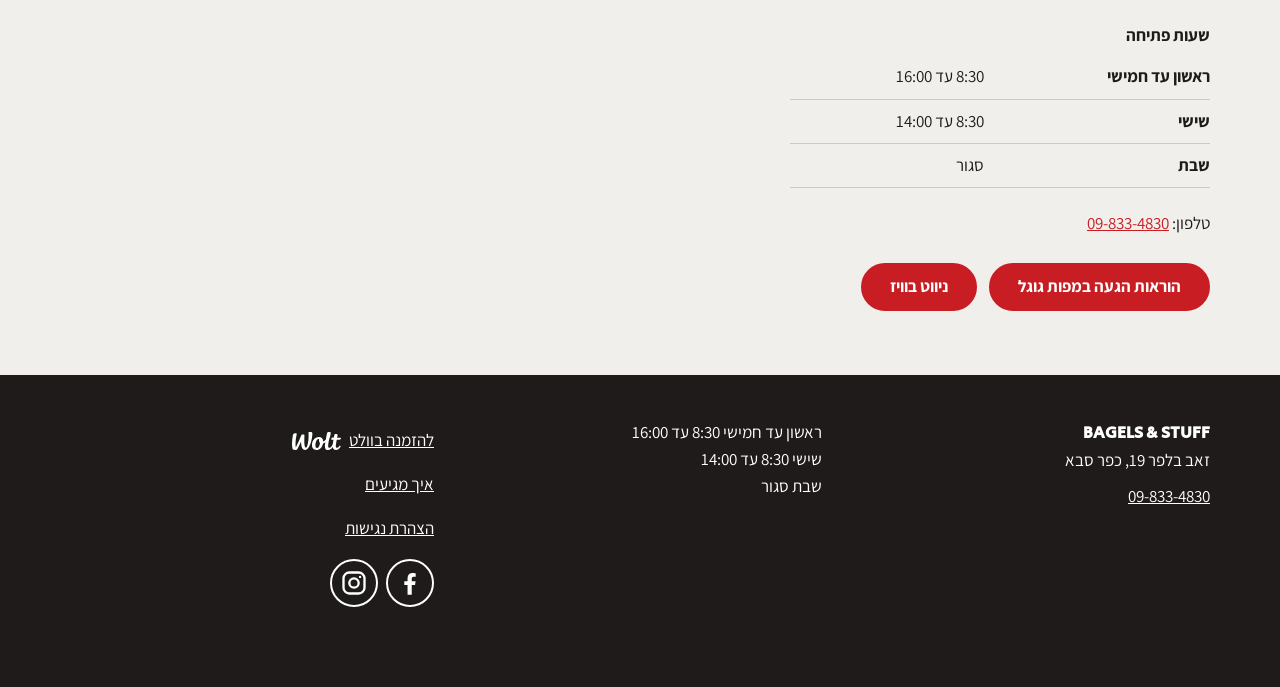
==== commit c1c3ec8e: "Add storefront photo as first gallery image Co-Authored-By: Claude Sonnet 5.5 <noreply@anthropic.com" ====
--- a/index.html
+++ b/index.html
@@ -65,7 +65,7 @@
   <section class="hero" style="padding:0">
     <div class="hero-text"><div class="in">
       <span class="eyebrow">קפה דלי בכפר סבא</span>
-      <h1>בייגל שופ ניו-יורקי</h1>
+      <h1>בייגל שופ <span style="white-space:nowrap">ניו-יורקי</span></h1>
       <p>בייגלים, כריכים, קפה ומרכולת גורמה בזאב בלפר 19 כפר סבא.</p>
       <a class="btn wolt-dark big" href="https://wolt.com/he/isr/hasharon/restaurant/bagels-stuff?srsltid=AYCX9vJbxuy0g0AAinMG0zF_JC5SHI1Tomp0-dw63KKNC0DbMYgT1cc4" target="_blank" rel="noopener noreferrer">להזמנה בוולט<img class="wolt-logo" src="images/wolt-logo.svg" alt="" aria-hidden="true" /><span class="sr"> (נפתח בלשונית חדשה)</span></a>
     </div></div>
@@ -110,10 +110,17 @@
     <div class="wrap">
       <h2>גלריה</h2>
       <div class="gallery" role="region" aria-label="גלריית תמונות, אפשר לגלול הצידה" tabindex="0">
+        <figure><img src="images/gallery-storefront-dusk.jpg" alt="חזית Bagels & Stuff בשעת שקיעה, עם שלט אדום מואר, פינת ישיבה בחוץ וחלל המרכולת בפנים" width="912" height="608" loading="lazy" /></figure>
         <figure><img src="images/gallery-shop.jpg" alt="הדלפק, מדף העץ עם מוצרי מרכולת ותקרה אדומה" width="800" height="540" loading="lazy" /></figure>
         <figure><img src="images/gallery-ceiling.jpg" alt="רחבת הישיבה מול דלפק האבן, תחת תקרת רשת אדומה" width="800" height="540" loading="lazy" /></figure>
         <figure><img src="images/gallery-sandwich.jpg" alt="שני כריכים בסלסלה אדומה" width="800" height="540" loading="lazy" /></figure>
         <figure><img src="images/gallery-apron.jpg" alt="סלסלת בייגלים עם פרג" width="800" height="540" loading="lazy" /></figure>
+        <figure><img src="images/gallery-croissant.jpg" alt="קרואסון על נייר אפייה עם הלוגו של Bagels & Stuff, לצד כוס קפה לאטה" width="1000" height="667" loading="lazy" /></figure>
+        <figure><img src="images/gallery-pain-au-chocolat.jpg" alt="פן או שוקולד על נייר אפייה עם הלוגו של Bagels & Stuff, לצד כוס קפה לאטה" width="1000" height="667" loading="lazy" /></figure>
+        <figure><img src="images/gallery-pastry-tray.jpg" alt="מגש עם קרואסונים, חלקם עם שקדים, מוכנים לאפייה" width="1000" height="667" loading="lazy" /></figure>
+        <figure><img src="images/gallery-pastry-board.jpg" alt="קרואסונים, פן או רזן ופן או שוקולד על קרש עץ" width="1000" height="667" loading="lazy" /></figure>
+        <figure><img src="images/gallery-baguettes.jpg" alt="אריזת שש בגטים צרפתיים קפואים, אפויים חלקית" width="1000" height="667" loading="lazy" /></figure>
+        <figure><img src="images/gallery-filo.jpg" alt="אריזת דפי בצק פילו איכותיים, 450 גרם" width="1000" height="667" loading="lazy" /></figure>
       </div>
     </div>
   </section>
